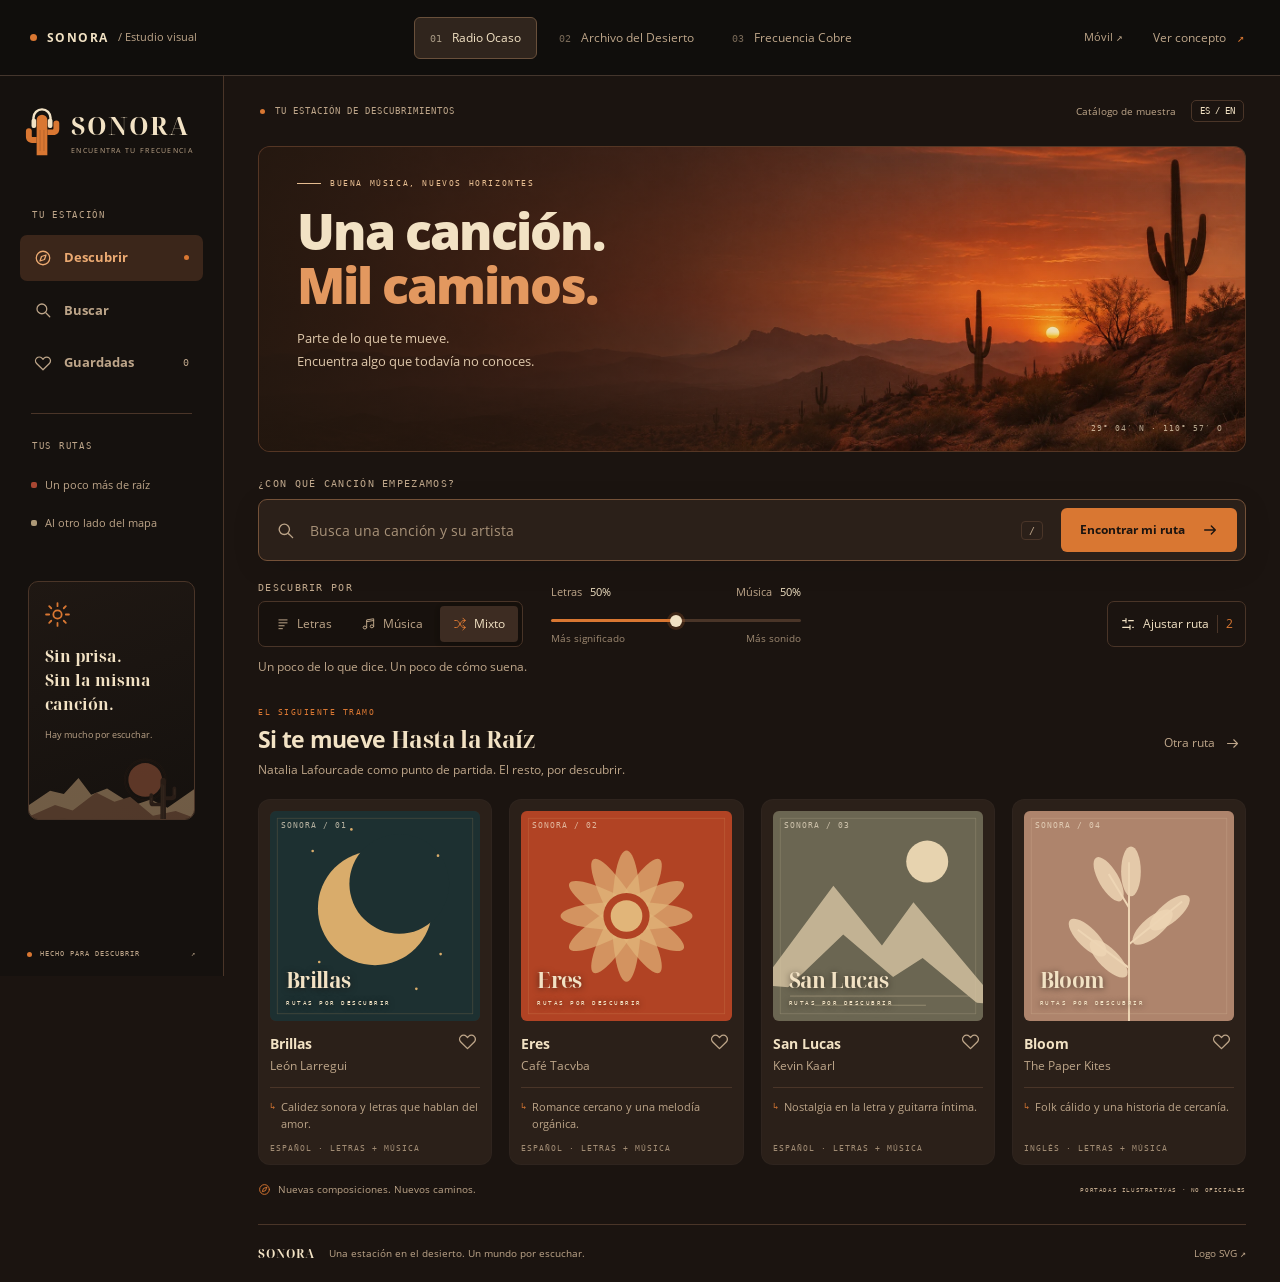
==== apps/web/public/index.html @ f3944308 "SONORA: corpus lyrics_full_v1, anotación spaCy completa, E1 y E2 en curso - Ingesta, limpieza, idiom" ====
<!doctype html>
<html lang="es">
<!--
           .-=======-.
          /  .---.   \
         |  /     \  |
         | [|     |] |
    _       |  .  |       _
   | |      |     |      | |
   | |______|     |      | |
   |________      |______| |
            |      ________|
            |     |          ¡AJÚA!
            |     |       SONORA suena por aquí.
         ___|_____|___
       ~~~~~~~~~~~~~~~~
-->
<head>
<meta charset="utf-8"><meta name="viewport" content="width=device-width,initial-scale=1">
<title>SONORA · Tres direcciones visuales</title>
<meta name="description" content="Tres rutas de diseño para una estación de descubrimiento musical en el desierto: Radio Ocaso, Archivo del Desierto y Frecuencia Cobre.">
<link rel="icon" type="image/svg+xml" href="assets/brand/cactus-sonora.svg">
<link rel="stylesheet" href="styles.css">
</head>
<body data-theme="ocaso">
<svg class="icon-library" xmlns="http://www.w3.org/2000/svg" aria-hidden="true"><defs>
<symbol id="i-search" viewBox="0 0 24 24"><circle cx="10.5" cy="10.5" r="6.5"/><path d="m16 16 5 5"/></symbol>
<symbol id="i-compass" viewBox="0 0 24 24"><circle cx="12" cy="12" r="9"/><path d="m16 8-2 6-6 2 2-6 6-2Z"/></symbol>
<symbol id="i-heart" viewBox="0 0 24 24"><path d="M20.5 5.5a5 5 0 0 0-7.1 0L12 7l-1.4-1.5a5 5 0 0 0-7.1 7.1L12 21l8.5-8.4a5 5 0 0 0 0-7.1Z"/></symbol>
<symbol id="i-arrow" viewBox="0 0 24 24"><path d="M4 12h16m-6-6 6 6-6 6"/></symbol>
<symbol id="i-sliders" viewBox="0 0 24 24"><path d="M4 7h5m4 0h7M4 17h11m4 0h1M9 4v6m6 4v6"/></symbol>
<symbol id="i-lyrics" viewBox="0 0 24 24"><path d="M5 5h14M5 10h14M5 15h9M5 20h6"/></symbol>
<symbol id="i-music" viewBox="0 0 24 24"><path d="M8 17V5l12-2v12M8 8l12-2"/><ellipse cx="5" cy="18" rx="3" ry="2.5"/><ellipse cx="17" cy="16" rx="3" ry="2.5"/></symbol>
<symbol id="i-mix" viewBox="0 0 24 24"><path d="M3 6h3c5 0 7 12 12 12h3m-4-4 4 4-4 4M3 18h3c5 0 7-12 12-12h3m-4-4 4 4-4 4"/></symbol>
<symbol id="i-sun" viewBox="0 0 24 24"><circle cx="12" cy="12" r="4"/><path d="M12 1v3m0 16v3M1 12h3m16 0h3M4 4l2 2m12 12 2 2M4 20l2-2M18 6l2-2"/></symbol>
<symbol id="i-close" viewBox="0 0 24 24"><path d="m6 6 12 12M6 18 18 6"/></symbol>
<symbol id="i-check" viewBox="0 0 24 24"><path d="m5 12 4 4 10-10"/></symbol>
</defs></svg>
<header class="studio-bar">
 <a class="studio-id" href="?direccion=ocaso"><span class="studio-dot"></span> SONORA <span>/ Estudio visual</span></a>
 <nav class="directions" aria-label="Direcciones visuales">
  <button data-direction="ocaso" aria-pressed="true"><span>01</span> Radio Ocaso</button>
  <button data-direction="archivo" aria-pressed="false"><span>02</span> Archivo del Desierto</button>
  <button data-direction="cobre" aria-pressed="false"><span>03</span> Frecuencia Cobre</button>
 </nav>
 <a class="mobile-link" href="mobile.html">Móvil ↗</a><button class="brief-toggle" aria-expanded="false" aria-controls="design-brief">Ver concepto <span>↗</span></button>
</header>
<section id="design-brief" class="design-brief" hidden>
 <div><span class="overline">DIRECCIÓN VISUAL <b id="brief-number">01</b></span><h2 id="brief-title">Radio Ocaso</h2><p id="brief-copy"></p></div>
 <div><h3>Tipografías</h3><p id="brief-type"></p><h3>Color y textura</h3><p id="brief-texture"></p><div id="swatches" class="swatches"></div></div>
 <p class="brief-footnote">Las tres propuestas comparten contenido y controles. Las recomendaciones son ejemplos editoriales y las portadas son ilustraciones propias de muestra. Esta maqueta aún no está conectada al recomendador.</p>
</section>
<div class="app-shell">
<aside class="sidebar">
 <a class="brand" href="?direccion=ocaso" aria-label="SONORA, inicio"><img id="brand-mark" src="assets/brand/cactus-sonora.svg" alt="Cactus con audífonos"><span>SONORA<small>ENCUENTRA TU FRECUENCIA</small></span></a>
 <div class="nav-caption">TU ESTACIÓN</div>
 <nav class="app-nav" aria-label="Navegación principal">
  <button class="nav-link active" data-page="discover" aria-label="Descubrir"><svg><use href="#i-compass"/></svg><span>Descubrir</span><i></i></button>
  <button class="nav-link" data-page="search" aria-label="Buscar"><svg><use href="#i-search"/></svg><span>Buscar</span></button>
  <button class="nav-link" data-page="saved" aria-label="Guardadas"><svg><use href="#i-heart"/></svg><span>Guardadas</span><small id="saved-count">0</small></button>
 </nav>
 <div class="sidebar-rule"></div>
 <div class="nav-caption">TUS RUTAS</div>
 <button class="route-link" data-query="Hasta la Raíz"><span class="route-dot"></span> Un poco más de raíz <svg><use href="#i-arrow"/></svg></button>
 <button class="route-link" data-query="Bloom"><span class="route-dot pale"></span> Al otro lado del mapa <svg><use href="#i-arrow"/></svg></button>
 <div class="station-card"><svg><use href="#i-sun"/></svg><p>Sin prisa.<br>Sin la misma canción.</p><span>Hay mucho por escuchar.</span><div class="tiny-landscape"></div></div>
 <div class="sidebar-bottom"><span class="live-dot"></span> HECHO PARA DESCUBRIR <span>↗</span></div>
</aside>
<main>
 <header class="app-topbar"><div><span class="live-dot"></span> TU ESTACIÓN DE DESCUBRIMIENTOS</div><span class="catalog-label">Catálogo de muestra <span>ES / EN</span></span></header>
 <section class="hero">
  <div class="hero-image" aria-hidden="true"></div>
  <div class="hero-text"><div class="hero-eyebrow"><span></span> BUENA MÚSICA, NUEVOS HORIZONTES</div><h1>Una canción.<br><em>Mil caminos.</em></h1><p>Parte de lo que te mueve.<br>Encuentra algo que todavía no conoces.</p></div>
  <div class="hero-stamp" aria-hidden="true">EST. <b>SONORA</b> 2026 <span>EXPLORACIÓN MUSICAL</span></div>
  <span class="hero-coordinate" aria-hidden="true">29° 04′ N · 110° 57′ O</span>
 </section>
 <section class="discovery-console" aria-label="Configurar tu descubrimiento">
  <form id="search-form" autocomplete="off">
   <label for="song-search" class="search-label">¿CON QUÉ CANCIÓN EMPEZAMOS?</label>
   <div class="search-field"><svg><use href="#i-search"/></svg><input id="song-search" type="search" placeholder="Busca una canción y su artista" aria-controls="search-results" aria-expanded="false"><span class="search-shortcut" aria-hidden="true">/</span><button class="primary-button" type="submit">Encontrar mi ruta <svg><use href="#i-arrow"/></svg></button></div>
   <div id="search-results" class="search-results" hidden></div>
  </form>
  <div class="controls-row">
   <div class="mode-block"><span class="field-caption">DESCUBRIR POR</span><div class="mode-tabs" role="group" aria-label="Modo de recomendación"><button data-mode="lyrics" aria-pressed="false"><svg><use href="#i-lyrics"/></svg>Letras</button><button data-mode="music" aria-pressed="false"><svg><use href="#i-music"/></svg>Música</button><button data-mode="mixed" class="selected" aria-pressed="true"><svg><use href="#i-mix"/></svg>Mixto</button></div></div>
   <div class="mix-block" id="mix-block"><label for="mix-range"><span>Letras <b id="lyrics-percent">50%</b></span><span>Música <b id="music-percent">50%</b></span></label><input id="mix-range" type="range" min="0" max="100" step="5" value="50" aria-label="Peso de la música en el modo mixto"><div class="range-endpoints"><span>Más significado</span><span>Más sonido</span></div></div>
   <button id="filter-toggle" class="filter-button" aria-expanded="false" aria-controls="filters"><svg><use href="#i-sliders"/></svg>Ajustar ruta<span id="filter-count">2</span></button>
  </div>
  <p id="mode-explanation" class="mode-explanation">Un poco de lo que dice. Un poco de cómo suena.</p>
  <div id="filters" class="filters" hidden>
   <div class="explore-filter"><label for="exploration">Ganas de explorar <b id="explore-value">Equilibrado</b></label><input id="exploration" type="range" min="0" max="100" step="10" value="50"><span>De caminos familiares a nuevos territorios.</span></div>
   <label class="check-control"><input id="limit-artists" type="checkbox" checked><span>Máximo una canción por artista</span></label>
   <label class="check-control"><input id="exclude-covers" type="checkbox" checked><span>Excluir covers</span></label>
   <label class="language-filter">Idioma<select id="language"><option value="all">Español e inglés</option><option value="es">Español</option><option value="en">Inglés</option></select></label>
  </div>
 </section>
 <section class="recommendations" aria-labelledby="recommendation-title">
  <div class="section-header"><div><div class="section-eyebrow" id="section-eyebrow">EL SIGUIENTE TRAMO</div><h2 id="recommendation-title">Si te mueve <span>Hasta la Raíz</span></h2><p id="recommendation-subtitle">Natalia Lafourcade como punto de partida. El resto, por descubrir.</p></div><button id="refresh-route" class="text-button">Otra ruta <svg><use href="#i-arrow"/></svg></button></div>
  <div id="song-grid" class="song-grid"></div>
  <div class="empty-state" id="empty-state" hidden><img src="assets/brand/cactus-sonora.svg" alt=""><h3 id="empty-title">Tu mapa empieza aquí</h3><p id="empty-copy">Guarda una canción con el corazón para volver a encontrarla.</p><button class="secondary-button" id="back-discover">Seguir descubriendo</button></div>
  <div class="section-footer"><span><svg><use href="#i-compass"/></svg> Nuevas composiciones. Nuevos caminos.</span><span>PORTADAS ILUSTRATIVAS · NO OFICIALES</span></div>
 </section>
 <footer class="app-footer"><span>SONORA</span> Una estación en el desierto. Un mundo por escuchar.<a href="assets/brand/cactus-sonora.svg" id="download-logo" download>Logo SVG ↗</a></footer>
</main>
</div>
<div class="toast" id="toast" role="status" hidden></div>
<dialog id="song-dialog"><button class="dialog-close" aria-label="Cerrar detalle"><svg><use href="#i-close"/></svg></button><div id="dialog-content"></div></dialog>
<script src="app.js"></script>
</body></html>
---- apps/web/public/styles.css ----
@font-face{font-family:Open;src:url('assets/fonts/open-sans.woff')}@font-face{font-family:Open;src:url('assets/fonts/open-sans-bold.woff');font-weight:700}@font-face{font-family:Open;src:url('assets/fonts/open-sans-extrabold.woff');font-weight:800}@font-face{font-family:Display;src:url('assets/fonts/noto-display.woff');font-weight:700}@font-face{font-family:Mono;src:url('assets/fonts/mono.woff')}
:root{color-scheme:dark;--bg:#1b1410;--sidebar:#15110e;--panel:#2b2019;--elevated:#3d2c22;--text:#f2e2c4;--muted:#bda589;--accent:#d97732;--accent-ink:#1b1410;--line:#4a3528;--red:#a94732;--radius:12px;--heading:Open;--display:Display;--mono:Mono}
*{box-sizing:border-box}body{margin:0;background:var(--bg);color:var(--text);font-family:Open,Arial,sans-serif;font-size:14px;line-height:1.5}button,input,select{font:inherit}button,a,input,select{-webkit-tap-highlight-color:transparent}button{cursor:pointer}button,a{transition:background .18s,color .18s,border-color .18s,transform .18s}button{color:inherit}button:focus-visible,a:focus-visible,input:focus-visible,select:focus-visible{outline:2px solid var(--accent);outline-offset:4px}a{color:inherit;text-decoration:none}svg{width:20px;height:20px;fill:none;stroke:currentColor;stroke-width:1.7;stroke-linecap:round;stroke-linejoin:round;flex:none}.icon-library{position:absolute;width:0;height:0;overflow:hidden}[hidden]{display:none!important}button{border:0}button:disabled{opacity:.55;cursor:wait}.studio-bar{min-height:76px;background:#100e0c;color:#f2e2c4;display:flex;align-items:center;gap:24px;padding:14px 30px;border-bottom:1px solid #44362d;position:relative;z-index:10}.studio-id{font-size:12px;font-weight:700;letter-spacing:1.4px;white-space:nowrap;display:flex;align-items:center;gap:10px}.studio-id>span:last-child{font-weight:400;letter-spacing:0;color:#bda589;font-size:11px}.studio-dot{height:7px;width:7px;background:#d97732;display:block;border-radius:50%}.directions{display:flex;gap:6px;margin:auto}.directions button{background:transparent;border:1px solid transparent;border-radius:6px;font-size:11px;white-space:nowrap;padding:11px 15px;color:#bda589}.directions button span{opacity:.6;margin-right:7px;font-family:Mono;font-size:10px}.directions button[aria-pressed=true]{background:#30251d;color:#f2e2c4;border-color:#69503b}.directions button:hover{background:#30251d}.brief-toggle{background:none;color:#bda589;font-size:11px;white-space:nowrap}.brief-toggle span{margin-left:8px;color:#d97732}.design-brief{background:#231b16;padding:28px 5%;display:grid;grid-template-columns:1fr 1fr;gap:15px 60px;border-bottom:1px solid #60412c;color:#f2e2c4}.design-brief .overline{font:10px Mono;color:#d97732;letter-spacing:2px}.design-brief h2{margin:7px 0;font:700 30px Display}.design-brief h3{font-size:11px;margin:0 0 5px;color:#d97732}.design-brief p{font-size:12px;color:#c6b49b;max-width:610px;margin:0 0 14px}.design-brief .brief-footnote{grid-column:1/-1;margin:5px 0 0;font-size:10px;max-width:none;border-top:1px solid #4a3528;padding-top:14px}.swatches{display:flex;gap:12px}.swatch{display:flex;align-items:center;gap:6px;font:9px Mono;color:#c6b49b}.swatch i{height:16px;width:16px;border-radius:50%;border:1px solid #745542}.app-shell{display:grid;grid-template-columns:224px minmax(0,1fr);min-height:calc(100vh - 76px);max-width:1800px;margin:auto}.sidebar{background:var(--sidebar);border-right:1px solid var(--line);padding:28px 20px 18px;display:flex;flex-direction:column;position:sticky;top:0;height:calc(100vh - 0px);max-height:1120px}.brand{display:flex;align-items:center;gap:7px;margin:0 0 48px}.brand img{width:45px;height:46px;object-fit:contain}.brand>span{font:700 25px Display;letter-spacing:1px;line-height:1.15}.brand small{display:block;font:7px Open;letter-spacing:1.3px;margin-top:6px;white-space:nowrap;color:var(--muted)}.nav-caption{font:9px Mono;color:var(--muted);letter-spacing:1.7px;margin:0 12px 15px}.app-nav{display:grid;gap:7px}.nav-link{display:flex;align-items:center;gap:12px;padding:13px 14px;text-align:left;background:none;border-radius:7px;color:var(--muted);font-size:12px;font-weight:700}.nav-link svg{width:18px;height:18px}.nav-link:hover{background:var(--panel);color:var(--text)}.nav-link.active{background:#3b261a;color:#ecaa72}.nav-link i{width:5px;height:5px;background:var(--accent);border-radius:100%;margin-left:auto}.nav-link small{font:10px Mono;margin-left:auto}.sidebar-rule{height:1px;background:var(--line);margin:27px 11px}.route-link{display:flex;align-items:center;gap:8px;background:none;text-align:left;font-size:10px;color:var(--muted);padding:11px}.route-link:hover{color:var(--text)}.route-link svg{width:13px;height:13px;margin-left:auto;opacity:0}.route-link:hover svg{opacity:1}.route-dot{width:6px;height:6px;background:var(--red);border-radius:2px}.route-dot.pale{background:#ad9977}.station-card{border:1px solid var(--line);border-radius:10px;margin:38px 8px 28px;padding:20px 16px 0;overflow:hidden;background:linear-gradient(160deg,#3d2c2240,transparent)}.station-card>svg{color:var(--accent);width:25px;height:25px}.station-card p{font:700 16px Display;line-height:1.5;margin:12px 0 6px}.station-card>span{font-size:9px;color:var(--muted)}.tiny-landscape{height:66px;background:url('assets/illustrations/desierto-grabado.svg') center 15%/cover;opacity:.5;margin:10px -16px 0;filter:sepia(.3)}.sidebar-bottom{font:7px Mono;letter-spacing:1px;color:var(--muted);display:flex;gap:8px;align-items:center;margin:auto 7px 0}.sidebar-bottom>span:last-child{margin-left:auto}.live-dot{height:5px;width:5px;display:inline-block;border-radius:50%;background:var(--accent);flex:none}.app-topbar{display:flex;justify-content:space-between;align-items:center;height:70px;font:9px Mono;letter-spacing:1px;color:var(--muted);padding:0 38px}.app-topbar>div{display:flex;gap:10px;align-items:center}.catalog-label{font:9px Open;letter-spacing:0;display:flex;align-items:center;gap:15px}.catalog-label>span{font:9px Mono;border:1px solid var(--line);border-radius:5px;padding:5px 8px;color:var(--text)}main{padding:0 34px;min-width:0}.app-topbar{padding:0 2px}.hero{position:relative;min-height:306px;overflow:hidden;border-radius:var(--radius);border:1px solid #79523850;background:#442a1c;isolation:isolate}.hero-image{position:absolute;inset:0;z-index:-1;background:linear-gradient(90deg,#22170fe8 0%,#2c1a1190 42%,#2c1a1110 72%),url('assets/illustrations/desierto-ocaso.webp') 60% 53%/cover}.hero-text{padding:32px 38px 37px;position:relative;z-index:1}.hero-eyebrow{font:8px Mono;letter-spacing:1.6px;color:#e5bc90;display:flex;align-items:center;gap:9px}.hero-eyebrow>span{height:1px;width:24px;background:currentColor}.hero h1{font-family:var(--heading);font-size:50px;line-height:1.07;letter-spacing:-2px;font-weight:800;margin:17px 0 15px;color:#f2e2c4}.hero h1 em{font-style:normal;color:#e3985f}.hero p{font-size:11px;line-height:1.8;color:#dfc8ab;margin:0}.hero-stamp{display:none}.hero-coordinate{position:absolute;right:22px;bottom:18px;font:8px Mono;letter-spacing:1px;color:#f2e2c4;opacity:.7}.discovery-console{position:relative;margin:26px 0 32px}.search-label,.field-caption{font:8px Mono;letter-spacing:1.3px;color:var(--muted);display:block;margin-bottom:10px}.search-field{display:flex;align-items:center;gap:13px;border:1px solid #745138;background:var(--panel);padding:8px 8px 8px 17px;border-radius:9px;min-height:58px;box-shadow:0 6px 28px #0e09061a}.search-field>svg{color:var(--muted);width:19px;height:19px}.search-field input{min-width:0;flex:1;background:none;border:0;outline:0!important;color:var(--text);font-size:12px}.search-field:focus-within{outline:2px solid var(--accent);outline-offset:2px}.search-field input::placeholder{color:var(--muted);opacity:.85}.search-shortcut{border:1px solid var(--line);color:var(--muted);font:10px Mono;padding:3px 7px;border-radius:4px;margin-right:5px}.primary-button{display:inline-flex;align-items:center;justify-content:center;gap:17px;background:var(--accent);color:var(--accent-ink);border:1px solid transparent;padding:12px 18px;border-radius:6px;font-size:11px;font-weight:700;white-space:nowrap;min-height:40px}.primary-button:hover{filter:brightness(1.1);transform:translateY(-1px)}.primary-button svg{width:16px;height:16px;stroke-width:2}.controls-row{display:flex;align-items:flex-end;gap:28px;margin-top:21px}.mode-tabs{display:flex;gap:4px;padding:4px;border-radius:7px;background:#130e0b70;border:1px solid var(--line)}.mode-tabs button{display:flex;align-items:center;justify-content:center;gap:7px;font-size:10px;background:none;padding:8px 13px;border-radius:4px;color:var(--muted)}.mode-tabs button:hover{color:var(--text)}.mode-tabs button svg{height:14px;width:14px}.mode-tabs button.selected{color:var(--text);background:var(--elevated);box-shadow:0 2px 6px #0003}.mode-tabs button.selected svg{color:var(--accent)}.field-caption{margin-bottom:8px}.mix-block{width:240px;padding-bottom:1px}.mix-block label{display:flex;justify-content:space-between;font-size:9px;color:var(--muted);margin-bottom:6px}.mix-block label b{font-size:10px;font-weight:400;color:var(--text);margin-left:5px}.range-endpoints{display:flex;justify-content:space-between;font-size:8px;color:var(--muted);opacity:.8}input[type=range]{appearance:none;-webkit-appearance:none;width:100%;height:3px;background:linear-gradient(to right,var(--accent) 50%,var(--line) 50%);cursor:pointer;margin:8px 0 9px;border-radius:3px}input[type=range]::-webkit-slider-thumb{appearance:none;width:12px;height:12px;background:var(--text);border-radius:50%;box-shadow:0 0 0 3px #d9773230}input[type=range]::-moz-range-thumb{width:12px;height:12px;background:var(--text);border:0;border-radius:50%}.filter-button{display:flex;align-items:center;justify-content:center;gap:7px;background:transparent;border:1px solid var(--line);border-radius:7px;padding:10px 12px;font-size:10px;white-space:nowrap;margin-left:auto;min-height:42px}.filter-button:hover{background:var(--panel)}.filter-button svg{width:16px;height:16px}.filter-button>span{color:var(--accent);border-left:1px solid var(--line);padding-left:8px;margin-left:1px}.mode-explanation{font-size:10px;color:var(--muted);margin:11px 0 0}.filters{border:1px solid var(--line);padding:20px;background:var(--panel);border-radius:8px;margin-top:18px;display:grid;grid-template-columns:1.2fr 1fr 1fr;gap:15px;align-items:center;font-size:10px}.explore-filter{grid-row:span 2}.explore-filter label{display:flex;justify-content:space-between;gap:12px}.explore-filter label b{color:var(--accent);font-weight:400}.explore-filter>span{font-size:8px;color:var(--muted)}.check-control{display:flex;align-items:center;gap:8px}.check-control input{accent-color:var(--accent);width:16px;height:16px}.language-filter{display:flex;align-items:center;gap:10px}.language-filter select{background:var(--bg);border:1px solid var(--line);border-radius:4px;color:var(--text);padding:7px;font-size:10px}.search-results{position:absolute;top:90px;left:0;right:0;border:1px solid var(--line);z-index:8;border-radius:8px;background:var(--panel);box-shadow:0 12px 50px #0008;padding:6px}.search-results button{display:flex;align-items:center;gap:12px;background:none;text-align:left;width:100%;padding:10px;border-radius:5px;color:var(--text)}.search-results button:hover{background:var(--elevated)}.search-results button img{height:38px;width:38px;border-radius:4px}.search-results button b{display:block;font-size:12px}.search-results button small{color:var(--muted);font-size:10px}.search-results button svg{margin-left:auto}.search-results p{padding:10px;font-size:11px;color:var(--muted)}.section-header{display:flex;justify-content:space-between;align-items:center;margin-bottom:20px;gap:20px}.section-eyebrow{font:8px Mono;letter-spacing:1.5px;color:var(--accent);margin-bottom:8px}.section-header h2{font-size:23px;line-height:1.3;letter-spacing:-.7px;margin:0 0 6px}.section-header h2 span{font-family:Display;font-weight:700;letter-spacing:-.4px}.section-header p{font-size:10px;color:var(--muted);margin:0}.text-button{background:none;display:flex;align-items:center;gap:10px;font-size:10px;color:var(--muted);white-space:nowrap}.text-button:hover{color:var(--accent)}.text-button svg{width:15px;height:15px}.song-grid{display:grid;grid-template-columns:repeat(4,minmax(0,1fr));gap:17px}.song-card{background:var(--panel);border:1px solid #ffffff05;padding:11px;border-radius:var(--radius);position:relative;transition:transform .2s,border-color .2s,background .2s;min-width:0}.song-card:hover{border-color:#916744;background:var(--elevated);transform:translateY(-3px)}.cover-wrap{aspect-ratio:1;position:relative;overflow:hidden;border-radius:6px;background:var(--elevated);margin-bottom:13px}.cover-wrap img{width:100%;height:100%;object-fit:cover;display:block;transition:transform .35s}.song-card:hover .cover-wrap img{transform:scale(1.025)}.cover-corner{position:absolute;left:11px;top:10px;font:8px Mono;letter-spacing:1px;color:#f4e6ce;opacity:.7}.cover-label{position:absolute;bottom:15px;left:16px;right:12px;font:700 21px Display;line-height:1.1;color:#f2e2c4;text-shadow:0 1px 6px #1b1410aa;letter-spacing:-.7px}.cover-label small{display:block;font:6px Mono;letter-spacing:1.5px;margin-top:7px}.song-link{font-size:13px;font-weight:700;line-height:1.4;display:block;margin-right:25px;background:none;padding:0;text-align:left}.song-link:after{content:'';position:absolute;inset:0;z-index:1}.song-artist{color:var(--muted);font-size:10px;margin:3px 20px 12px 0}.save-song{position:absolute;right:10px;top:auto;margin-top:0;background:transparent;padding:4px;color:var(--muted);z-index:2;border-radius:50%;transform:translateY(-52px)}.save-song svg{height:17px;width:17px;display:block}.save-song:hover{color:var(--accent)}.save-song[aria-pressed=true]{color:var(--accent)}.save-song[aria-pressed=true] svg{fill:var(--accent)}.song-reason{border-top:1px solid var(--line);margin:0;padding-top:10px;font-size:9px;color:var(--muted);line-height:1.6;min-height:41px;display:flex;align-items:flex-start;gap:6px}.song-reason>span{font-size:9px;color:var(--accent);line-height:1.7}.song-language{font:7px Mono;color:var(--muted);margin-top:9px;opacity:.8;letter-spacing:1px}.section-footer{display:flex;justify-content:space-between;gap:10px;align-items:center;margin:17px 0 27px;color:var(--muted);font-size:8px}.section-footer>span:first-child{display:flex;gap:7px;align-items:center}.section-footer svg{width:13px;height:13px;color:var(--accent)}.section-footer>span:last-child{font:6px Mono;letter-spacing:.6px}.app-footer{border-top:1px solid var(--line);padding:20px 0;color:var(--muted);font-size:8px;display:flex;align-items:center;gap:14px}.app-footer>span{font:700 12px Display;letter-spacing:1px;color:var(--text)}.app-footer a{margin-left:auto}.empty-state{text-align:center;padding:40px 20px;border:1px dashed var(--line);border-radius:8px}.empty-state img{width:55px;height:55px}.empty-state h3{font-family:Display;font-size:24px;margin:10px 0}.empty-state p{color:var(--muted);font-size:12px}.secondary-button{background:var(--elevated);padding:10px 15px;font-size:11px;border:1px solid var(--line);border-radius:6px}.toast{position:fixed;left:50%;bottom:25px;transform:translateX(-50%);max-width:90%;padding:13px 22px;background:var(--text);color:var(--bg);font-size:12px;border:1px solid var(--line);border-radius:8px;box-shadow:0 8px 50px #0006;z-index:30}dialog{background:var(--panel);color:var(--text);border:1px solid var(--line);border-radius:16px;max-width:440px;width:calc(100% - 32px);padding:30px}dialog::backdrop{background:#100b08b3;backdrop-filter:blur(5px)}.dialog-close{position:absolute;right:12px;top:12px;background:var(--elevated);padding:6px;border-radius:50%;display:flex}.dialog-close svg{width:17px;height:17px}.dialog-cover{width:160px;height:160px;border-radius:8px;margin-bottom:18px}.dialog-kicker{font:9px Mono;color:var(--accent);letter-spacing:1px}.dialog-title{font:700 30px Display;margin:8px 0 3px}.dialog-artist{font-size:12px;color:var(--muted);margin:0 0 22px}.dialog-reason{border-top:1px solid var(--line);padding-top:18px;font-size:12px;line-height:1.8}.dialog-reason b{display:block;margin-bottom:5px}.dialog-note{font-size:9px;color:var(--muted);margin-bottom:22px}.route-loading .song-card{opacity:.35;pointer-events:none}.route-loading .cover-wrap{animation:pulse .6s infinite alternate}@keyframes pulse{from{opacity:.3}to{opacity:1}}
/* 02 — ARCHIVO DEL DESIERTO: editorial paper, relief print, square rules. */
body[data-theme=archivo]{--bg:#261b15;--sidebar:#1b1410;--panel:#e8d6b5;--elevated:#dfc49f;--text:#f2e2c4;--muted:#c3ab8d;--accent:#d58a59;--accent-ink:#24170f;--line:#604733;--radius:0px;--heading:Display}.archivo-unused{display:none}body[data-theme=archivo] .brand>span{font-size:24px;letter-spacing:.8px}body[data-theme=archivo] .nav-link{border-radius:0}body[data-theme=archivo] .nav-link.active{background:#33251c;border-left:2px solid var(--accent);color:#edc39b}body[data-theme=archivo] .station-card{border-radius:0}body[data-theme=archivo] .hero{background:#e8d6b5;border:5px double #8c6449;min-height:306px;overflow:hidden}body[data-theme=archivo] .hero:after{content:'';position:absolute;inset:0;background:url('assets/textures/papel.svg');opacity:.65;pointer-events:none;z-index:3}body[data-theme=archivo] .hero-image{background:url('assets/illustrations/desierto-grabado.svg') right center/auto 100% no-repeat;opacity:1;left:32%}body[data-theme=archivo] .hero-text{padding:25px 30px 30px}body[data-theme=archivo] .hero-eyebrow{color:#713e2a;font-size:7px;letter-spacing:1.5px}body[data-theme=archivo] .hero h1{font-family:Display;font-size:52px;line-height:1.04;letter-spacing:-2.6px;color:#382318;margin:17px 0 16px}body[data-theme=archivo] .hero h1 em{color:#a94732}body[data-theme=archivo] .hero p{color:#61442f;font-size:10px;font-weight:700}body[data-theme=archivo] .hero-coordinate{color:#4e2f20;font-size:7px}body[data-theme=archivo] .hero-stamp{display:block;position:absolute;right:21px;top:19px;border-top:1px solid #75432d;border-bottom:1px solid #75432d;color:#75432d;text-align:center;font:7px Mono;letter-spacing:2px;padding:5px 0}body[data-theme=archivo] .hero-stamp b{font:700 12px Display;letter-spacing:1px}body[data-theme=archivo] .hero-stamp span{display:block;font:5px Mono;margin-top:3px}body[data-theme=archivo] .discovery-console{border-top:1px solid var(--line);border-bottom:1px solid var(--line);padding:18px 0;margin:21px 0 25px}body[data-theme=archivo] .search-field{border-radius:0;background:#211711;box-shadow:none;border-color:#8e6748}body[data-theme=archivo] .search-field input{color:#f2e2c4}body[data-theme=archivo] .primary-button{border-radius:0;background:#b95035;color:#ffead3}body[data-theme=archivo] .controls-row{margin-top:18px}body[data-theme=archivo] .mode-tabs{border-radius:0;background:none;padding:0;border:1px solid #8d6748;gap:0}body[data-theme=archivo] .mode-tabs button{border-radius:0;padding:11px 15px}body[data-theme=archivo] .mode-tabs button.selected{background:#e8d6b5;color:#3b2418;box-shadow:none}body[data-theme=archivo] .mode-tabs button.selected svg{color:#a94732}body[data-theme=archivo] .filter-button{border-radius:0}body[data-theme=archivo] .search-results,body[data-theme=archivo] .filters{--text:#382318;--muted:#634a35;--bg:#e8d6b5;--line:#b89a73;--accent:#a94732}body[data-theme=archivo] .section-header h2{font-family:Display;font-size:25px}body[data-theme=archivo] .section-header h2 span{color:#e9b386}body[data-theme=archivo] .song-card{padding:9px;background:var(--panel);border:1px solid #e8d6b5;color:#382318}body[data-theme=archivo] .song-card:hover{background:#f0e0c4;border-color:#d97732}body[data-theme=archivo] .cover-wrap{border-radius:0;margin-bottom:10px;filter:sepia(.32)}body[data-theme=archivo] .song-artist,body[data-theme=archivo] .song-reason,body[data-theme=archivo] .song-language{color:#70533c}body[data-theme=archivo] .song-reason{border-color:#bda17b}body[data-theme=archivo] .song-reason>span{color:#a94732}body[data-theme=archivo] .save-song{color:#70533c}body[data-theme=archivo] .save-song[aria-pressed=true]{color:#a94732}body[data-theme=archivo] .save-song[aria-pressed=true] svg{fill:#a94732}body[data-theme=archivo] .section-eyebrow:before{content:'✦';padding-right:8px}body[data-theme=archivo] dialog{--text:#382318;--muted:#70533c;--line:#bda17b;--accent:#a94732}body[data-theme=archivo] .dialog-close{background:#dbc3a0}
/* 03 — FRECUENCIA COBRE: analog precision, topographic lines, quiet geometry. */
body[data-theme=cobre]{--bg:#191513;--sidebar:#171412;--panel:#25201d;--elevated:#3a2b24;--text:#f0e3ce;--muted:#b9a99a;--accent:#db8a58;--accent-ink:#211710;--line:#46362d;--red:#ab4d3a;--radius:6px}body[data-theme=cobre] .sidebar{background:linear-gradient(180deg,#1d1815,#171412)}body[data-theme=cobre] .brand>span{font-family:Open;font-size:23px;font-weight:800;letter-spacing:2.2px}body[data-theme=cobre] .brand small{font-family:Mono;font-size:6px;letter-spacing:.8px}body[data-theme=cobre] .nav-link.active{background:none;color:var(--accent);border:1px solid var(--line)}body[data-theme=cobre] .station-card{background:transparent;border-radius:4px}body[data-theme=cobre] .station-card p{font-family:Open;font-weight:400;font-size:15px}body[data-theme=cobre] .tiny-landscape{background-image:url('assets/illustrations/frecuencia-topografica.svg');height:70px;opacity:.9}body[data-theme=cobre] .hero{min-height:306px;background:#231a16;border:1px solid #73503b66}body[data-theme=cobre] .hero-image{background:url('assets/illustrations/frecuencia-topografica.svg') right center/auto 100% no-repeat;left:23%}body[data-theme=cobre] .hero-text{padding:33px 38px}body[data-theme=cobre] .hero h1{font-size:47px;font-weight:400;line-height:1.12;letter-spacing:-2.4px;margin:17px 0}body[data-theme=cobre] .hero h1 em{color:var(--accent);font-weight:700}body[data-theme=cobre] .hero p{color:#c1aa96}body[data-theme=cobre] .hero-eyebrow{font-size:7px;letter-spacing:1.5px;color:#bba08b}body[data-theme=cobre] .hero-eyebrow>span{width:7px;height:7px;border:1px solid var(--accent);background:none;border-radius:50%}body[data-theme=cobre] .hero-coordinate{font-size:7px}body[data-theme=cobre] .search-field{border-radius:4px;background:#201b17;border-color:#80604977}body[data-theme=cobre] .primary-button{border-radius:3px;background:#b96b42;color:#fff3df}body[data-theme=cobre] .mode-tabs{background:transparent;border-radius:4px;border-color:#80604977}body[data-theme=cobre] .mode-tabs button.selected{background:#423025;color:#f0d2b3;border:1px solid #94633f;padding:7px 12px;box-shadow:none}body[data-theme=cobre] .filter-button{border-radius:4px}body[data-theme=cobre] .section-header h2{font-weight:400;font-size:24px;letter-spacing:-.9px}body[data-theme=cobre] .section-header h2 span{font-family:Open;font-weight:700}body[data-theme=cobre] .section-eyebrow{display:flex;align-items:center;gap:10px;font-size:7px;letter-spacing:2px}body[data-theme=cobre] .section-eyebrow:before{content:'';width:22px;height:1px;background:var(--accent)}body[data-theme=cobre] .song-grid{gap:20px}body[data-theme=cobre] .song-card{padding:0 0 13px;background:transparent;border:0;border-bottom:1px solid var(--line);border-radius:0}body[data-theme=cobre] .song-card:hover{background:transparent}body[data-theme=cobre] .cover-wrap{border-radius:3px;margin-bottom:14px;filter:saturate(.7)}body[data-theme=cobre] .song-link{font-size:12px}body[data-theme=cobre] .save-song{right:0}body[data-theme=cobre] .song-reason{border:0;padding-top:3px}body[data-theme=cobre] .song-language{font-size:6px;letter-spacing:1.7px}body[data-theme=cobre] .cover-corner{border:1px solid #f2e2c450;padding:2px 4px;font-size:7px}body[data-theme=cobre] .cover-label{font-family:Open;font-size:20px;font-weight:400;letter-spacing:-.8px}body[data-theme=cobre] .app-footer>span{font-family:Open;font-size:10px;letter-spacing:2px}
@media(min-width:1600px){main{padding:0 50px}.hero{min-height:350px}.hero h1{font-size:60px}.hero-text{padding:40px 48px}.song-grid{gap:24px}}
@media(max-width:1120px){.studio-id>span:last-child{display:none}.studio-bar{gap:10px;padding:14px 20px}.directions button{padding:10px;font-size:10px}.app-shell{grid-template-columns:196px minmax(0,1fr)}.sidebar{padding:28px 12px 18px}.brand>span{font-size:23px}.brand img{width:40px}.brand small{font-size:6px}.brand{gap:6px}.station-card{margin:28px 6px}.controls-row{gap:15px}.mode-tabs button{padding:8px 9px}.mix-block{width:200px}.filter-button{font-size:9px;padding:10px}.hero h1{font-size:46px}main{padding:0 27px}.song-grid{gap:12px}.song-card{padding:9px}.song-link{font-size:12px}.cover-label{font-size:19px}body[data-theme=archivo] .mode-tabs button{padding:11px 10px}body[data-theme=cobre] .mode-tabs button.selected{padding:7px 8px}.filters{grid-template-columns:1fr 1fr}.explore-filter{grid-row:span 2}.language-filter{grid-column:2}}
@media(max-width:900px){.studio-bar{flex-wrap:wrap;gap:9px;min-height:100px}.studio-id{font-size:11px}.directions{order:3;flex-basis:100%;justify-content:center}.directions button{flex:1;max-width:240px}.brief-toggle{margin-left:auto}.app-shell{grid-template-columns:165px minmax(0,1fr)}.sidebar{padding:26px 10px 18px}.brand{gap:3px;margin-bottom:40px}.brand img{width:32px}.brand>span{font-size:20px!important;letter-spacing:.7px!important}.brand small{font-size:5px!important;letter-spacing:.6px!important}.nav-link{padding:12px 10px;font-size:11px;gap:9px}.nav-caption{font-size:8px;margin-left:10px}.route-link{font-size:8px;gap:7px}.station-card{margin:28px 2px;padding:16px 12px 0}.station-card p{font-size:15px}.station-card>span{font-size:8px}.sidebar-bottom{font-size:6px;letter-spacing:.5px;margin-left:0;gap:5px}.app-topbar{height:57px;font-size:7px;letter-spacing:.5px}.catalog-label{font-size:8px;gap:10px}.catalog-label>span{font-size:7px}.hero,.hero[data-theme]{min-height:285px!important}.hero-text{padding:30px 26px!important}.hero h1{font-size:41px!important}.hero p{font-size:10px}.hero-eyebrow{font-size:6px!important;letter-spacing:1px!important}.controls-row{flex-wrap:wrap;gap:15px}.mode-block{flex:1}.mix-block{width:180px}.filter-button{margin-left:0;padding:9px 12px;min-height:36px}.song-grid{grid-template-columns:repeat(2,minmax(0,1fr));gap:16px}.song-card{padding:12px}.song-link{font-size:13px}.section-header h2{font-size:21px!important}.section-header p{font-size:9px}.section-footer>span:last-child{font-size:5px}.section-header{gap:10px}.cover-label{font-size:24px}.cover-wrap{margin-bottom:13px}body[data-theme=cobre] .hero-image{left:0;opacity:.6;background-position:calc(100% + 115px) center}body[data-theme=archivo] .hero-image{left:25%;opacity:.75}body[data-theme=archivo] .hero-stamp{display:none}.search-shortcut{display:none}.primary-button{padding:11px 12px;gap:10px;font-size:10px}.search-field{padding-left:13px;gap:9px}.search-field input{font-size:11px}.filters{font-size:9px;gap:18px;padding:16px}.design-brief{gap:18px 30px}}
@media(max-width:640px){.studio-bar{padding:12px 14px;min-height:105px}.studio-id{font-size:10px;letter-spacing:1px}.studio-id>span:last-child{display:block;font-size:9px}.directions{gap:3px}.directions button{padding:9px 6px;font-size:8px}.directions button span{display:block;font-size:8px;margin:0 0 3px}.brief-toggle{font-size:9px}.design-brief{grid-template-columns:1fr;padding:22px;gap:15px}.design-brief h2{font-size:27px}.design-brief p{font-size:11px}.swatches{flex-wrap:wrap;gap:8px}.design-brief .brief-footnote{grid-column:auto;font-size:9px}.app-shell{display:block}.sidebar{height:auto;max-height:none;position:relative;padding:15px 18px 0;border-right:0;border-bottom:1px solid var(--line);display:grid;grid-template-columns:1fr auto;align-items:center;gap:9px;background:var(--sidebar)}.brand{margin:0 0 11px;gap:5px;width:fit-content}.brand img{width:35px;height:40px}.brand>span{font-size:23px!important}.brand small{font-size:6px!important;letter-spacing:.8px!important}.sidebar>.nav-caption,.sidebar-rule,.route-link,.station-card,.sidebar-bottom{display:none}.app-nav{display:flex;gap:7px;align-self:start;margin-top:8px}.nav-link{padding:8px;border-radius:4px;gap:5px;font-size:9px}.nav-link svg{width:17px;height:17px}.nav-link i,.nav-link small{display:none}.nav-link span{display:none}.nav-link.active span{display:block}.app-topbar{height:48px;font-size:6px;letter-spacing:.5px}.catalog-label{font-size:7px;gap:7px}.catalog-label>span{font-size:6px;padding:4px}.app-topbar .live-dot{height:4px;width:4px}.app-topbar>div{gap:5px}main{padding:0 18px}.hero{min-height:279px!important;border-radius:7px}.hero-text{padding:29px 23px!important}.hero-image{background-position:70% 50%;background-image:linear-gradient(90deg,#21170fe8,#2c1a1180 50%,#2c1a1120),url('assets/illustrations/desierto-ocaso.webp')}.hero h1{font-size:39px!important;letter-spacing:-1.8px;margin:20px 0 18px}.hero-eyebrow{font-size:5.5px!important;letter-spacing:1px!important}.hero-eyebrow>span{width:18px}.hero p{font-size:10px;line-height:1.9}.hero-coordinate{font-size:5px;right:12px;bottom:11px}.discovery-console{margin:24px 0 26px}.search-label{font-size:7px;letter-spacing:1px}.search-field{padding:12px 13px;min-height:51px;flex-wrap:wrap;gap:10px;background:transparent;border-color:var(--line);border-radius:6px}.search-field>svg{width:17px;height:17px}.search-field input{width:calc(100% - 35px);font-size:11px;flex:auto}.search-field .primary-button{width:100%;margin-top:3px;justify-content:space-between;padding:11px 13px;min-height:39px}.search-field .primary-button svg{width:15px}.controls-row{gap:18px 10px;align-items:flex-end;margin-top:20px}.mode-block{flex:auto}.field-caption{font-size:7px;letter-spacing:1px}.mode-tabs button{font-size:9px;padding:8px 10px;gap:6px}.mode-tabs button svg{width:13px;height:13px}.mode-tabs{gap:1px;padding:3px;border-radius:5px}.filter-button{font-size:8px;padding:9px 8px;gap:5px;min-height:37px}.filter-button svg{width:13px;height:13px}.filter-button>span{padding-left:6px}.mix-block{width:100%;order:3;padding:2px 0 0}.mix-block label{font-size:9px}.mix-block input{margin:10px 0}.range-endpoints{font-size:8px}.mode-explanation{font-size:9px;margin-top:10px}.section-header{align-items:flex-end;gap:10px;margin-bottom:18px}.section-eyebrow{font-size:7px;letter-spacing:1.4px}.section-header h2{font-size:20px!important;letter-spacing:-.6px;max-width:265px}.section-header h2 span{display:block;font-size:24px;margin-top:1px}.section-header p{font-size:9px;max-width:245px;line-height:1.8;margin-top:7px}.text-button{font-size:8px;gap:5px;flex-direction:column;align-items:flex-end}.text-button svg{width:15px;height:15px}.song-grid{gap:12px}.song-card{padding:8px;border-radius:7px}.cover-wrap{border-radius:4px;margin-bottom:12px}.cover-corner{font-size:6px;top:9px;left:8px}.cover-label{font-size:20px;bottom:13px;left:11px}.cover-label small{font-size:5px;letter-spacing:.8px}.song-link{font-size:11px;margin-right:18px}.song-artist{font-size:8px;margin-top:3px;margin-bottom:10px;min-height:12px;margin-right:14px}.save-song{right:5px;padding:3px;transform:translateY(-46px)}.save-song svg{height:15px;width:15px}.song-reason{font-size:8px;line-height:1.65;gap:5px;padding-top:8px;min-height:49px}.song-language{font-size:6px;letter-spacing:.6px}.section-footer{margin-top:15px;align-items:flex-start}.section-footer>span:first-child{font-size:7px;max-width:180px;line-height:1.6}.section-footer>span:last-child{font-size:5px;max-width:90px;text-align:right;line-height:1.8}.app-footer{font-size:7px;line-height:1.8;gap:10px}.app-footer>span{font-size:11px}.app-footer a{font-size:7px;white-space:nowrap}.filters{grid-template-columns:1fr;padding:17px;font-size:10px;gap:16px}.explore-filter,.language-filter{grid-column:auto;grid-row:auto}.language-filter{justify-content:space-between}.search-results{top:138px}.search-results button b{font-size:11px}.search-results button small{font-size:9px}body[data-theme=archivo] .hero{border-radius:0;min-height:279px!important;border-width:4px}body[data-theme=archivo] .hero h1{font-size:42px!important;letter-spacing:-1.9px}body[data-theme=archivo] .hero-image{left:10%;opacity:.45;background-position:calc(100% + 150px) center}body[data-theme=archivo] .hero-text{padding:28px 20px!important}body[data-theme=archivo] .hero-eyebrow{font-size:5px!important;letter-spacing:.65px!important}body[data-theme=archivo] .hero p{color:#382318}body[data-theme=archivo] .mode-tabs button{padding:11px 12px}body[data-theme=archivo] .song-card{padding:8px}body[data-theme=archivo] .discovery-console{margin:22px 0 26px}body[data-theme=archivo] .controls-row{margin-top:19px}body[data-theme=cobre] .hero h1{font-size:38px!important}body[data-theme=cobre] .hero-image{background-position:calc(100% + 180px) center;left:0;opacity:.45}body[data-theme=cobre] .hero p{color:#cdb9a7}body[data-theme=cobre] .mode-tabs button.selected{padding:7px 9px}body[data-theme=cobre] .song-grid{gap:14px}body[data-theme=cobre] .cover-label{font-size:19px}body[data-theme=cobre] .save-song{right:-3px}body[data-theme=cobre] .section-header h2 span{font-size:23px}body[data-theme=cobre] .song-language{font-size:5px}body[data-theme=cobre] .brand small{font-size:5px!important}}
@media(prefers-reduced-motion:reduce){*{transition:none!important;animation:none!important;scroll-behavior:auto!important}}
/* Legible sizes for the interactive layer; microtype is reserved for decoration. */
.directions button{font-size:12px}.brief-toggle{font-size:12px}.nav-link{font-size:13px}.route-link{font-size:11px}.catalog-label{font-size:10px}.hero p{font-size:13px}.search-label,.field-caption{font-size:10px}.search-field input{font-size:14px}.primary-button{font-size:12px}.mode-tabs button{font-size:12px;min-height:36px}.mix-block{width:250px}.mix-block label{font-size:11px}.mix-block label b{font-size:11px}.range-endpoints{font-size:10px}.filter-button{font-size:12px;min-height:46px}.mode-explanation{font-size:12px}.section-header p{font-size:12px}.text-button{font-size:12px}.song-link{font-size:14px}.song-artist{font-size:12px}.song-reason{font-size:11px;min-height:48px}.song-language{font-size:8px}.save-song{transform:translateY(-59px)}.save-song svg{width:19px;height:19px}.section-footer>span:first-child{font-size:10px}.app-footer{font-size:10px}.filters{font-size:12px}.explore-filter>span{font-size:10px}.language-filter select{font-size:12px}body[data-theme=archivo] .hero p{font-size:12px}body[data-theme=cobre] .song-link{font-size:14px}body[data-theme=cobre] .song-language{font-size:8px}
@media(max-width:1120px) and (min-width:641px){.controls-row{flex-wrap:wrap}.mix-block{width:210px}.filter-button{margin-left:0}.mode-tabs button{padding-left:10px;padding-right:10px}.directions button{font-size:11px}.nav-link{font-size:12px}.route-link{font-size:10px}.song-artist{font-size:11px}.song-reason{font-size:10px}}
@media(max-width:640px){.studio-id>span:last-child{display:block;font-size:9px}.directions button{font-size:9px;min-height:44px}.brief-toggle{font-size:10px}.nav-link{font-size:11px;min-height:38px}.hero p{font-size:12px}.hero h1{font-size:39px!important}.search-label,.field-caption{font-size:9px}.search-field input{font-size:13px}.search-field .primary-button{font-size:12px;min-height:42px}.controls-row .mode-block{width:100%;flex:0 0 100%}.mode-tabs button{font-size:12px;min-height:42px;flex:1}.mode-tabs button svg{width:16px;height:16px}.mix-block{width:100%}.mix-block label{font-size:12px}.mix-block label b{font-size:12px}.range-endpoints{font-size:10px}.filter-button{order:4;width:100%;font-size:12px;min-height:44px}.filter-button svg{width:17px;height:17px}.filter-button>span{margin-left:auto;padding-left:12px}.mode-explanation{font-size:11px;line-height:1.8}.section-header p{font-size:11px}.text-button{font-size:10px}.song-link,body[data-theme=cobre] .song-link{font-size:13px}.song-artist{font-size:10px;min-height:15px;margin-bottom:13px}.save-song{transform:translateY(-57px)}.save-song svg{width:17px;height:17px}.song-reason{font-size:10px;min-height:62px}.song-language,body[data-theme=cobre] .song-language{font-size:6px}.cover-label{font-size:18px}.section-footer>span:first-child{font-size:9px}.app-footer{font-size:8px}.app-footer a{font-size:8px}body[data-theme=archivo] .hero p{font-size:11px}.filters{font-size:12px}.search-results{top:140px}.search-results button b{font-size:12px}.search-results button small{font-size:11px}}
.mobile-link{font-size:11px;white-space:nowrap;color:#bda589}.mobile-link:hover{color:#d97732}@media(max-width:900px){.mobile-link{margin-left:auto}.brief-toggle{margin-left:5px}}@media(max-width:640px){.mobile-link{display:none}}
body[data-theme=cobre] .primary-button{background:#9c5837}body[data-theme=archivo] .primary-button{background:#aa472f}
body{font-family:Open,Mono,Arial,sans-serif}
/* Approved SONORA cactus: preserve its taller proportions in navigation. */
.brand img{width:44px;height:58px}
@media(max-width:900px){.brand img{width:35px;height:47px}}
@media(max-width:640px){.brand img{width:34px;height:45px}}
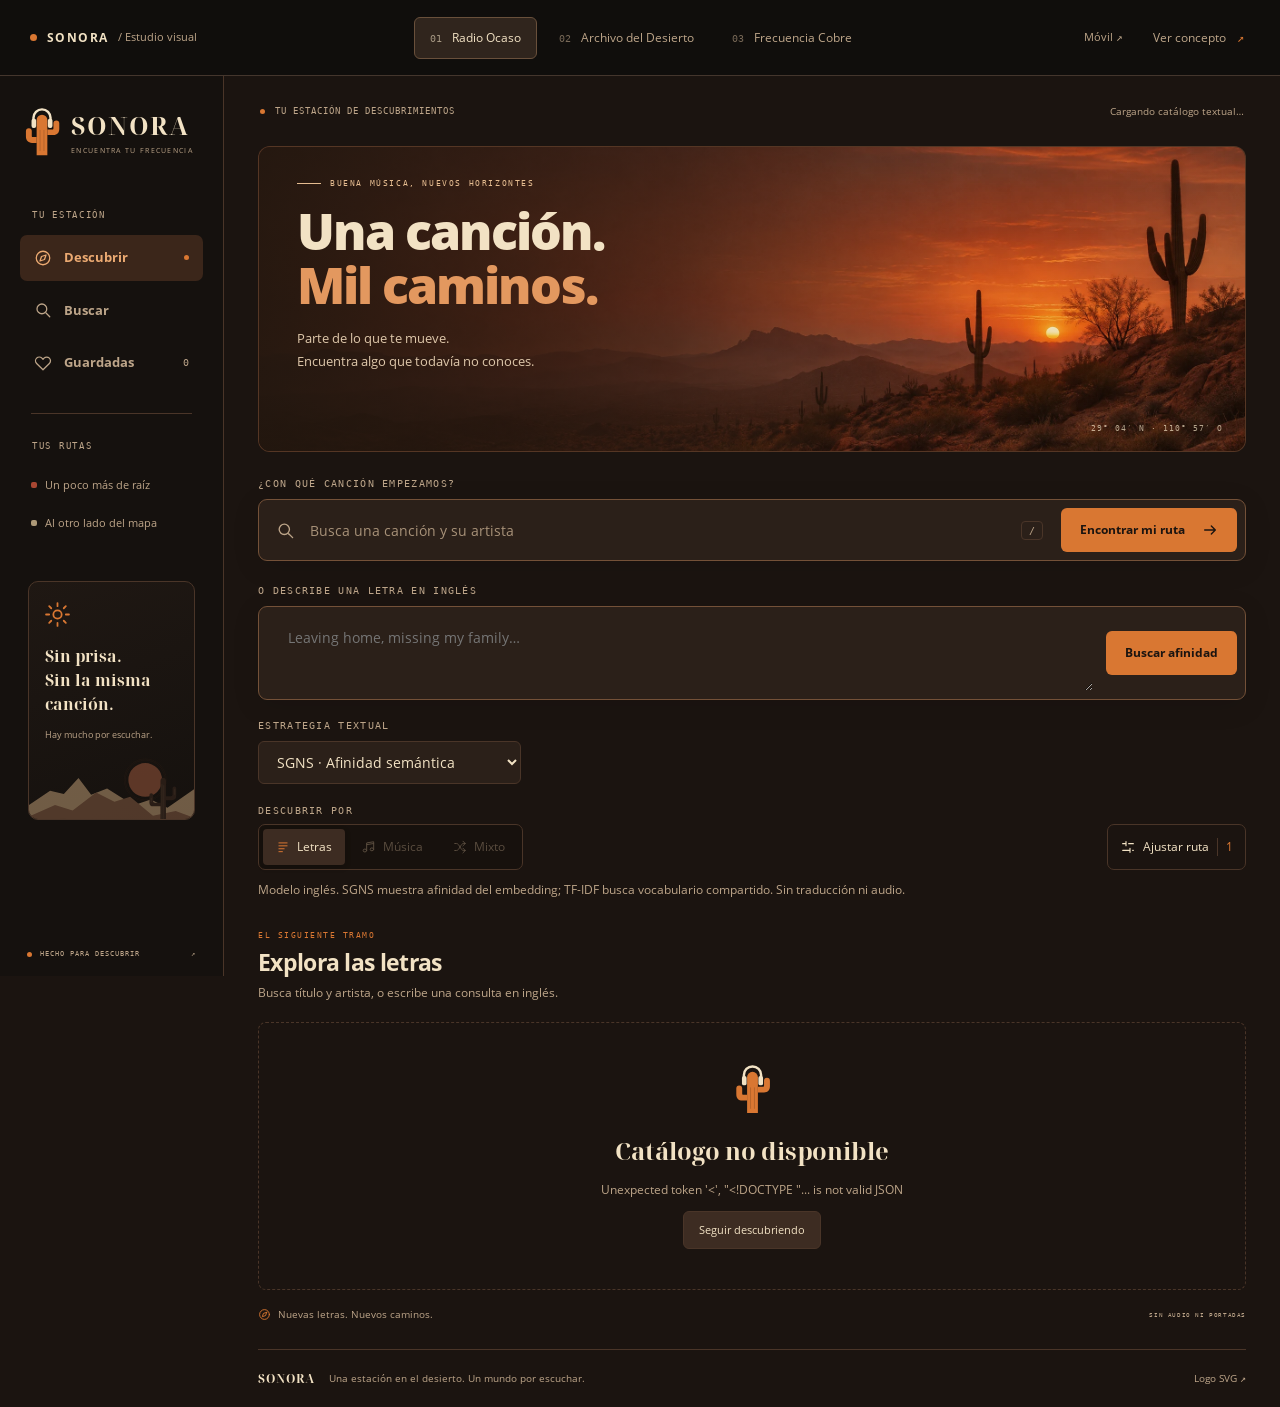
==== commit de2cbf5d: "Integrate textual API and web; revalidate NLP article and package ChatGPT handoff" ====
--- a/apps/web/public/index.html
+++ b/apps/web/public/index.html
@@ -48,7 +48,7 @@
 <section id="design-brief" class="design-brief" hidden>
  <div><span class="overline">DIRECCIÓN VISUAL <b id="brief-number">01</b></span><h2 id="brief-title">Radio Ocaso</h2><p id="brief-copy"></p></div>
  <div><h3>Tipografías</h3><p id="brief-type"></p><h3>Color y textura</h3><p id="brief-texture"></p><div id="swatches" class="swatches"></div></div>
- <p class="brief-footnote">Las tres propuestas comparten contenido y controles. Las recomendaciones son ejemplos editoriales y las portadas son ilustraciones propias de muestra. Esta maqueta aún no está conectada al recomendador.</p>
+ <p class="brief-footnote">Las tres propuestas conservan el diseño con recomendaciones reales del catálogo textual E5. Sin portadas ni audio verificados.</p>
 </section>
 <div class="app-shell">
 <aside class="sidebar">
@@ -61,13 +61,13 @@
  </nav>
  <div class="sidebar-rule"></div>
  <div class="nav-caption">TUS RUTAS</div>
- <button class="route-link" data-query="Hasta la Raíz"><span class="route-dot"></span> Un poco más de raíz <svg><use href="#i-arrow"/></svg></button>
+ <button class="route-link" data-query="Evil dudes demo"><span class="route-dot"></span> Un poco más de raíz <svg><use href="#i-arrow"/></svg></button>
  <button class="route-link" data-query="Bloom"><span class="route-dot pale"></span> Al otro lado del mapa <svg><use href="#i-arrow"/></svg></button>
  <div class="station-card"><svg><use href="#i-sun"/></svg><p>Sin prisa.<br>Sin la misma canción.</p><span>Hay mucho por escuchar.</span><div class="tiny-landscape"></div></div>
  <div class="sidebar-bottom"><span class="live-dot"></span> HECHO PARA DESCUBRIR <span>↗</span></div>
 </aside>
 <main>
- <header class="app-topbar"><div><span class="live-dot"></span> TU ESTACIÓN DE DESCUBRIMIENTOS</div><span class="catalog-label">Catálogo de muestra <span>ES / EN</span></span></header>
+ <header class="app-topbar"><div><span class="live-dot"></span> TU ESTACIÓN DE DESCUBRIMIENTOS</div><span class="catalog-label">Cargando catálogo textual…</span></header>
  <section class="hero">
   <div class="hero-image" aria-hidden="true"></div>
   <div class="hero-text"><div class="hero-eyebrow"><span></span> BUENA MÚSICA, NUEVOS HORIZONTES</div><h1>Una canción.<br><em>Mil caminos.</em></h1><p>Parte de lo que te mueve.<br>Encuentra algo que todavía no conoces.</p></div>
@@ -80,6 +80,13 @@
    <div class="search-field"><svg><use href="#i-search"/></svg><input id="song-search" type="search" placeholder="Busca una canción y su artista" aria-controls="search-results" aria-expanded="false"><span class="search-shortcut" aria-hidden="true">/</span><button class="primary-button" type="submit">Encontrar mi ruta <svg><use href="#i-arrow"/></svg></button></div>
    <div id="search-results" class="search-results" hidden></div>
   </form>
+  <form id="free-text-form">
+   <label for="free-text" class="search-label">O DESCRIBE UNA LETRA EN INGLÉS</label>
+   <div class="search-field"><textarea id="free-text" maxlength="10000" required rows="2" placeholder="Leaving home, missing my family…" style="width:100%;background:transparent;color:inherit;border:0;padding:12px"></textarea><button class="primary-button" type="submit">Buscar afinidad</button></div>
+  </form>
+  <label class="field-caption" for="text-strategy">ESTRATEGIA TEXTUAL</label>
+  <select id="text-strategy"><option value="sgns">SGNS · Afinidad semántica</option><option value="tfidf">TF-IDF · Vocabulario compartido</option></select>
+  <p id="version-note" class="mode-explanation" role="status"></p>
   <div class="controls-row">
    <div class="mode-block"><span class="field-caption">DESCUBRIR POR</span><div class="mode-tabs" role="group" aria-label="Modo de recomendación"><button data-mode="lyrics" aria-pressed="false"><svg><use href="#i-lyrics"/></svg>Letras</button><button data-mode="music" aria-pressed="false"><svg><use href="#i-music"/></svg>Música</button><button data-mode="mixed" class="selected" aria-pressed="true"><svg><use href="#i-mix"/></svg>Mixto</button></div></div>
    <div class="mix-block" id="mix-block"><label for="mix-range"><span>Letras <b id="lyrics-percent">50%</b></span><span>Música <b id="music-percent">50%</b></span></label><input id="mix-range" type="range" min="0" max="100" step="5" value="50" aria-label="Peso de la música en el modo mixto"><div class="range-endpoints"><span>Más significado</span><span>Más sonido</span></div></div>
@@ -93,11 +100,18 @@
    <label class="language-filter">Idioma<select id="language"><option value="all">Español e inglés</option><option value="es">Español</option><option value="en">Inglés</option></select></label>
   </div>
  </section>
+ <section id="lyrics-comparison" class="lyrics-comparison" aria-labelledby="lyrics-comparison-title" hidden>
+  <div class="section-header"><div><div class="section-eyebrow">DOS CANCIONES, DOS HISTORIAS</div><h2 id="lyrics-comparison-title" tabindex="-1">Letras frente a frente</h2><p>Lee la letra de partida junto a la canción que elegiste.</p></div><button id="close-lyrics" class="text-button" type="button">Cerrar letras</button></div>
+  <div class="lyrics-columns">
+   <article class="lyrics-panel" aria-labelledby="lyrics-origin-title"><header><div class="section-eyebrow" id="lyrics-origin-label">CANCIÓN DE PARTIDA</div><h3 id="lyrics-origin-title"></h3><p id="lyrics-origin-artist"></p></header><p id="lyrics-origin-status" role="status"></p><div id="lyrics-origin-text" class="lyrics-text" tabindex="0" role="region" aria-label="Letra de la canción de partida"></div></article>
+   <article class="lyrics-panel" aria-labelledby="lyrics-selected-title"><header><div class="section-eyebrow">CANCIÓN SELECCIONADA</div><h3 id="lyrics-selected-title"></h3><p id="lyrics-selected-artist"></p></header><p id="lyrics-selected-status" role="status"></p><div id="lyrics-selected-text" class="lyrics-text" tabindex="0" role="region" aria-label="Letra de la canción seleccionada"></div></article>
+  </div>
+ </section>
  <section class="recommendations" aria-labelledby="recommendation-title">
-  <div class="section-header"><div><div class="section-eyebrow" id="section-eyebrow">EL SIGUIENTE TRAMO</div><h2 id="recommendation-title">Si te mueve <span>Hasta la Raíz</span></h2><p id="recommendation-subtitle">Natalia Lafourcade como punto de partida. El resto, por descubrir.</p></div><button id="refresh-route" class="text-button">Otra ruta <svg><use href="#i-arrow"/></svg></button></div>
+  <div class="section-header"><div><div class="section-eyebrow" id="section-eyebrow">EL SIGUIENTE TRAMO</div><h2 id="recommendation-title">Explora las letras</h2><p id="recommendation-subtitle">Busca título y artista, o escribe una consulta en inglés.</p></div><button id="refresh-route" class="text-button">Recalcular la ruta <svg><use href="#i-arrow"/></svg></button></div>
   <div id="song-grid" class="song-grid"></div>
   <div class="empty-state" id="empty-state" hidden><img src="assets/brand/cactus-sonora.svg" alt=""><h3 id="empty-title">Tu mapa empieza aquí</h3><p id="empty-copy">Guarda una canción con el corazón para volver a encontrarla.</p><button class="secondary-button" id="back-discover">Seguir descubriendo</button></div>
-  <div class="section-footer"><span><svg><use href="#i-compass"/></svg> Nuevas composiciones. Nuevos caminos.</span><span>PORTADAS ILUSTRATIVAS · NO OFICIALES</span></div>
+  <div class="section-footer"><span><svg><use href="#i-compass"/></svg> Nuevas letras. Nuevos caminos.</span><span>SIN AUDIO NI PORTADAS</span></div>
  </section>
  <footer class="app-footer"><span>SONORA</span> Una estación en el desierto. Un mundo por escuchar.<a href="assets/brand/cactus-sonora.svg" id="download-logo" download>Logo SVG ↗</a></footer>
 </main>
--- a/apps/web/public/styles.css
+++ b/apps/web/public/styles.css
@@ -21,3 +21,25 @@
 .brand img{width:44px;height:58px}
 @media(max-width:900px){.brand img{width:35px;height:47px}}
 @media(max-width:640px){.brand img{width:34px;height:45px}}
+/* Text catalog controls inherit the approved palette and responsive shell. */
+#free-text-form{margin-top:24px;margin-bottom:20px}
+#free-text-form .search-label{display:block;margin-bottom:10px}
+label[for="text-strategy"]{display:block;margin-bottom:10px}
+#text-strategy{max-width:100%;padding:10px 14px;border:1px solid var(--line);border-radius:6px;background:var(--panel,#2b2019);color:var(--text,#f2e2c4);font:inherit}
+#free-text{font:inherit;resize:vertical;min-height:76px}
+[data-mode]:disabled{opacity:.4;cursor:not-allowed}
+.lyrics-comparison{margin:32px 0;padding:28px;border:1px solid var(--line);border-radius:12px;background:var(--panel,#2b2019)}
+.lyrics-comparison[hidden]{display:none}
+.lyrics-comparison .section-header{align-items:flex-start;gap:16px}
+.lyrics-comparison h2{font-family:var(--font-display,serif);font-size:clamp(24px,3vw,36px);margin:8px 0}
+.lyrics-columns{display:grid;grid-template-columns:minmax(0,1fr) minmax(0,1fr);gap:24px}
+.lyrics-panel{min-width:0;padding:22px;border:1px solid var(--line);border-radius:8px;background:var(--surface,#1b1410)}
+.lyrics-panel h3{font-size:22px;margin:12px 0 6px;overflow-wrap:anywhere}
+.lyrics-panel header p{margin:0 0 20px;opacity:.75}
+.lyrics-panel [role=status]{font-size:13px;opacity:.75;line-height:1.6}
+.lyrics-text{white-space:pre-wrap;overflow-wrap:anywhere;line-height:1.9;font-size:15px;max-height:65vh;overflow-y:auto;padding-right:12px;scrollbar-color:var(--accent) transparent}
+.lyrics-text:focus-visible{outline:2px solid var(--accent);outline-offset:5px}
+.compare-lyrics{margin:14px 0 4px;text-align:left;line-height:1.5;color:var(--accent,#d97732);background:transparent;border:0;cursor:pointer;font:inherit;font-size:13px}
+.compare-lyrics:disabled{opacity:.5;cursor:not-allowed}
+.song-card .compare-lyrics{position:relative;z-index:2}
+@media(max-width:650px){.lyrics-comparison{padding:18px;margin:24px 0}.lyrics-columns{grid-template-columns:minmax(0,1fr);gap:16px}.lyrics-panel{padding:18px}.lyrics-text{max-height:55vh}.lyrics-comparison .section-header{flex-wrap:wrap}}
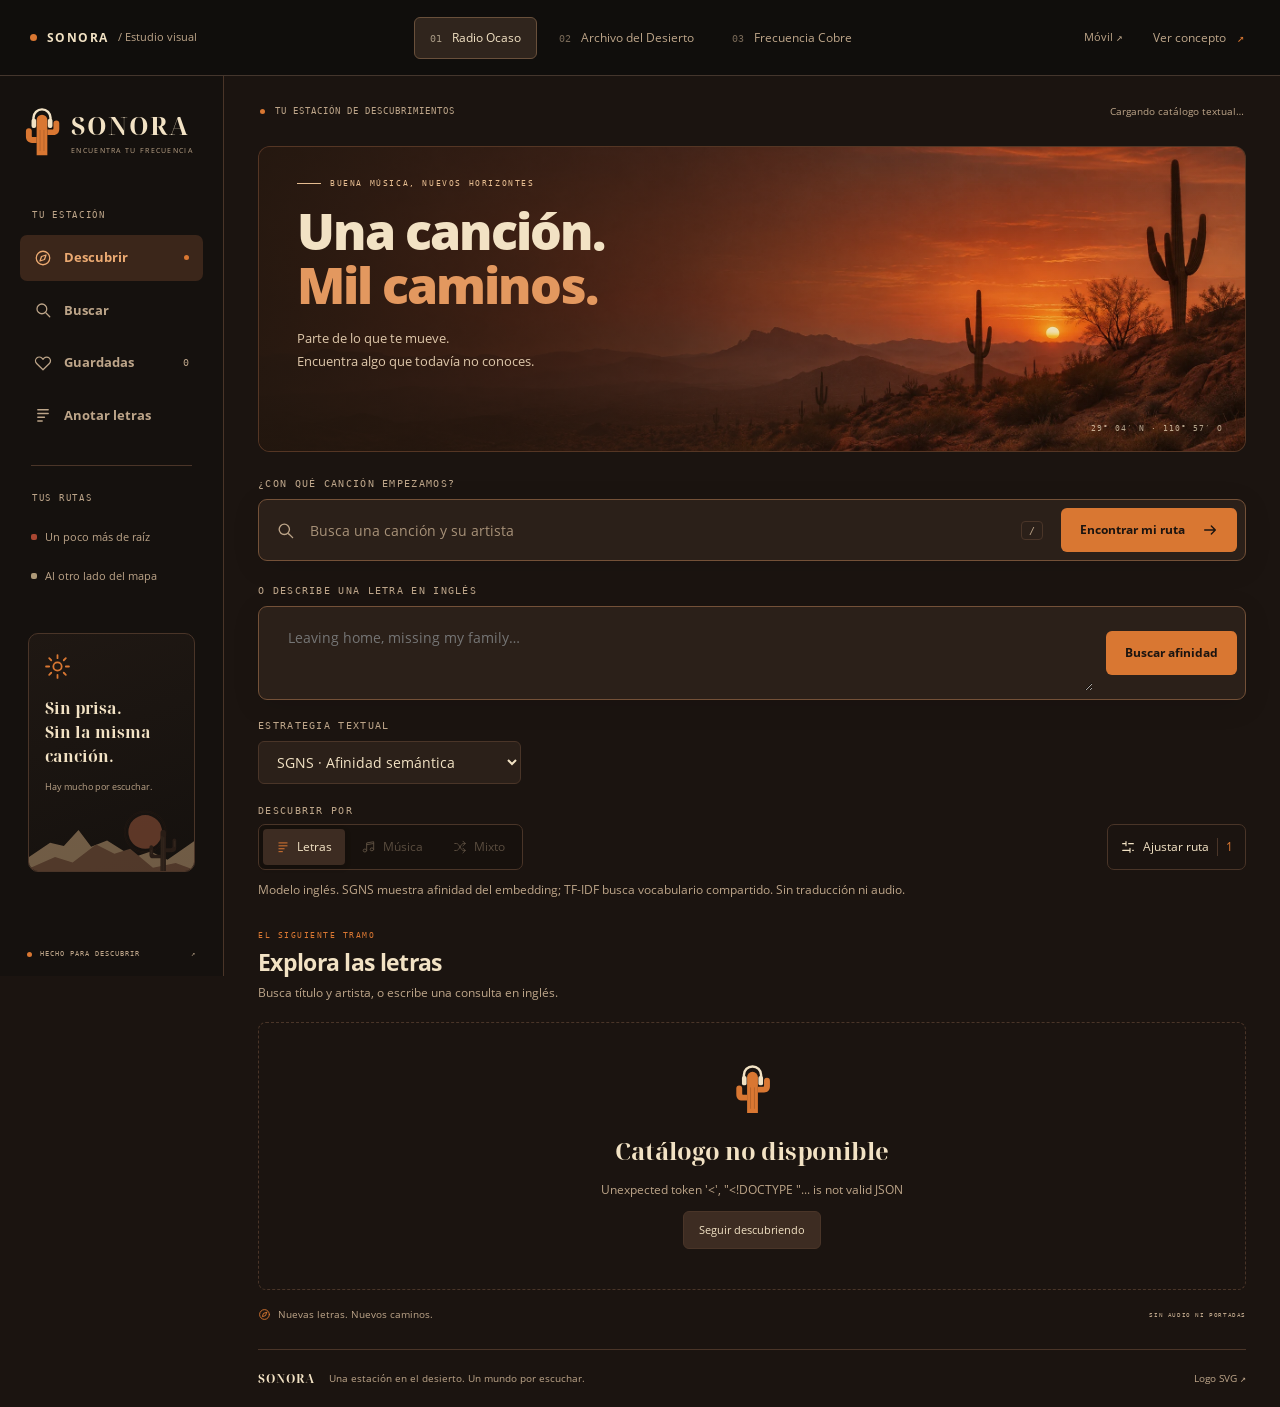
==== commit 48c92079: "Add emotional annotation pilot and update SONORA handoff" ====
--- a/apps/web/public/index.html
+++ b/apps/web/public/index.html
@@ -58,6 +58,7 @@
   <button class="nav-link active" data-page="discover" aria-label="Descubrir"><svg><use href="#i-compass"/></svg><span>Descubrir</span><i></i></button>
   <button class="nav-link" data-page="search" aria-label="Buscar"><svg><use href="#i-search"/></svg><span>Buscar</span></button>
   <button class="nav-link" data-page="saved" aria-label="Guardadas"><svg><use href="#i-heart"/></svg><span>Guardadas</span><small id="saved-count">0</small></button>
+  <a class="nav-link" href="anotacion.html" aria-label="Anotar letras" title="Anotar letras"><svg aria-hidden="true"><use href="#i-lyrics"/></svg><span>Anotar letras</span></a>
  </nav>
  <div class="sidebar-rule"></div>
  <div class="nav-caption">TUS RUTAS</div>
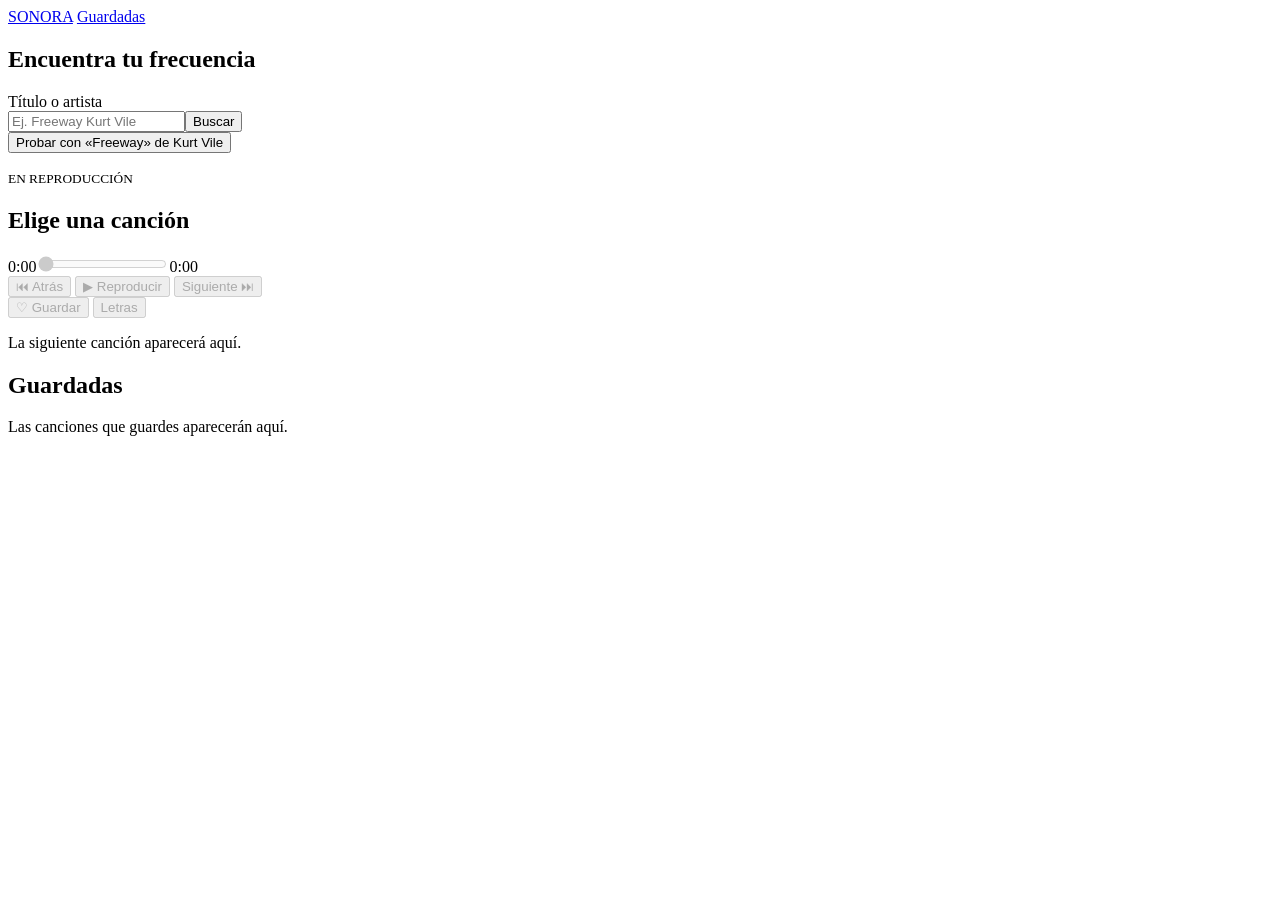
==== commit 2429826f: "Add SONORA music player and weighted recommendations" ====
--- a/apps/web/public/index.html
+++ b/apps/web/public/index.html
@@ -1,123 +1,61 @@
-<!doctype html>
+﻿<!doctype html>
 <html lang="es">
-<!--
-           .-=======-.
-          /  .---.   \
-         |  /     \  |
-         | [|     |] |
-    _       |  .  |       _
-   | |      |     |      | |
-   | |______|     |      | |
-   |________      |______| |
-            |      ________|
-            |     |          ¡AJÚA!
-            |     |       SONORA suena por aquí.
-         ___|_____|___
-       ~~~~~~~~~~~~~~~~
--->
 <head>
-<meta charset="utf-8"><meta name="viewport" content="width=device-width,initial-scale=1">
-<title>SONORA · Tres direcciones visuales</title>
-<meta name="description" content="Tres rutas de diseño para una estación de descubrimiento musical en el desierto: Radio Ocaso, Archivo del Desierto y Frecuencia Cobre.">
-<link rel="icon" type="image/svg+xml" href="assets/brand/cactus-sonora.svg">
-<link rel="stylesheet" href="styles.css">
+<meta charset="utf-8">
+<meta name="viewport" content="width=device-width, initial-scale=1">
+<title>SONORA</title>
+<link rel="icon" href="/assets/brand/cactus-sonora.svg">
+<link rel="stylesheet" href="/sonora.css">
+<script src="/player.js" defer></script>
 </head>
-<body data-theme="ocaso">
-<svg class="icon-library" xmlns="http://www.w3.org/2000/svg" aria-hidden="true"><defs>
-<symbol id="i-search" viewBox="0 0 24 24"><circle cx="10.5" cy="10.5" r="6.5"/><path d="m16 16 5 5"/></symbol>
-<symbol id="i-compass" viewBox="0 0 24 24"><circle cx="12" cy="12" r="9"/><path d="m16 8-2 6-6 2 2-6 6-2Z"/></symbol>
-<symbol id="i-heart" viewBox="0 0 24 24"><path d="M20.5 5.5a5 5 0 0 0-7.1 0L12 7l-1.4-1.5a5 5 0 0 0-7.1 7.1L12 21l8.5-8.4a5 5 0 0 0 0-7.1Z"/></symbol>
-<symbol id="i-arrow" viewBox="0 0 24 24"><path d="M4 12h16m-6-6 6 6-6 6"/></symbol>
-<symbol id="i-sliders" viewBox="0 0 24 24"><path d="M4 7h5m4 0h7M4 17h11m4 0h1M9 4v6m6 4v6"/></symbol>
-<symbol id="i-lyrics" viewBox="0 0 24 24"><path d="M5 5h14M5 10h14M5 15h9M5 20h6"/></symbol>
-<symbol id="i-music" viewBox="0 0 24 24"><path d="M8 17V5l12-2v12M8 8l12-2"/><ellipse cx="5" cy="18" rx="3" ry="2.5"/><ellipse cx="17" cy="16" rx="3" ry="2.5"/></symbol>
-<symbol id="i-mix" viewBox="0 0 24 24"><path d="M3 6h3c5 0 7 12 12 12h3m-4-4 4 4-4 4M3 18h3c5 0 7-12 12-12h3m-4-4 4 4-4 4"/></symbol>
-<symbol id="i-sun" viewBox="0 0 24 24"><circle cx="12" cy="12" r="4"/><path d="M12 1v3m0 16v3M1 12h3m16 0h3M4 4l2 2m12 12 2 2M4 20l2-2M18 6l2-2"/></symbol>
-<symbol id="i-close" viewBox="0 0 24 24"><path d="m6 6 12 12M6 18 18 6"/></symbol>
-<symbol id="i-check" viewBox="0 0 24 24"><path d="m5 12 4 4 10-10"/></symbol>
-</defs></svg>
-<header class="studio-bar">
- <a class="studio-id" href="?direccion=ocaso"><span class="studio-dot"></span> SONORA <span>/ Estudio visual</span></a>
- <nav class="directions" aria-label="Direcciones visuales">
-  <button data-direction="ocaso" aria-pressed="true"><span>01</span> Radio Ocaso</button>
-  <button data-direction="archivo" aria-pressed="false"><span>02</span> Archivo del Desierto</button>
-  <button data-direction="cobre" aria-pressed="false"><span>03</span> Frecuencia Cobre</button>
- </nav>
- <a class="mobile-link" href="mobile.html">Móvil ↗</a><button class="brief-toggle" aria-expanded="false" aria-controls="design-brief">Ver concepto <span>↗</span></button>
+<body>
+<header class="site-header">
+ <a class="brand" href="/"><img src="/assets/brand/cactus-sonora.svg" alt="">SONORA</a>
+ <a href="#saved">Guardadas</a>
 </header>
-<section id="design-brief" class="design-brief" hidden>
- <div><span class="overline">DIRECCIÓN VISUAL <b id="brief-number">01</b></span><h2 id="brief-title">Radio Ocaso</h2><p id="brief-copy"></p></div>
- <div><h3>Tipografías</h3><p id="brief-type"></p><h3>Color y textura</h3><p id="brief-texture"></p><div id="swatches" class="swatches"></div></div>
- <p class="brief-footnote">Las tres propuestas conservan el diseño con recomendaciones reales del catálogo textual E5. Sin portadas ni audio verificados.</p>
-</section>
-<div class="app-shell">
-<aside class="sidebar">
- <a class="brand" href="?direccion=ocaso" aria-label="SONORA, inicio"><img id="brand-mark" src="assets/brand/cactus-sonora.svg" alt="Cactus con audífonos"><span>SONORA<small>ENCUENTRA TU FRECUENCIA</small></span></a>
- <div class="nav-caption">TU ESTACIÓN</div>
- <nav class="app-nav" aria-label="Navegación principal">
-  <button class="nav-link active" data-page="discover" aria-label="Descubrir"><svg><use href="#i-compass"/></svg><span>Descubrir</span><i></i></button>
-  <button class="nav-link" data-page="search" aria-label="Buscar"><svg><use href="#i-search"/></svg><span>Buscar</span></button>
-  <button class="nav-link" data-page="saved" aria-label="Guardadas"><svg><use href="#i-heart"/></svg><span>Guardadas</span><small id="saved-count">0</small></button>
-  <a class="nav-link" href="anotacion.html" aria-label="Anotar letras" title="Anotar letras"><svg aria-hidden="true"><use href="#i-lyrics"/></svg><span>Anotar letras</span></a>
- </nav>
- <div class="sidebar-rule"></div>
- <div class="nav-caption">TUS RUTAS</div>
- <button class="route-link" data-query="Evil dudes demo"><span class="route-dot"></span> Un poco más de raíz <svg><use href="#i-arrow"/></svg></button>
- <button class="route-link" data-query="Bloom"><span class="route-dot pale"></span> Al otro lado del mapa <svg><use href="#i-arrow"/></svg></button>
- <div class="station-card"><svg><use href="#i-sun"/></svg><p>Sin prisa.<br>Sin la misma canción.</p><span>Hay mucho por escuchar.</span><div class="tiny-landscape"></div></div>
- <div class="sidebar-bottom"><span class="live-dot"></span> HECHO PARA DESCUBRIR <span>↗</span></div>
-</aside>
 <main>
- <header class="app-topbar"><div><span class="live-dot"></span> TU ESTACIÓN DE DESCUBRIMIENTOS</div><span class="catalog-label">Cargando catálogo textual…</span></header>
- <section class="hero">
-  <div class="hero-image" aria-hidden="true"></div>
-  <div class="hero-text"><div class="hero-eyebrow"><span></span> BUENA MÚSICA, NUEVOS HORIZONTES</div><h1>Una canción.<br><em>Mil caminos.</em></h1><p>Parte de lo que te mueve.<br>Encuentra algo que todavía no conoces.</p></div>
-  <div class="hero-stamp" aria-hidden="true">EST. <b>SONORA</b> 2026 <span>EXPLORACIÓN MUSICAL</span></div>
-  <span class="hero-coordinate" aria-hidden="true">29° 04′ N · 110° 57′ O</span>
+ <section class="discovery" aria-labelledby="search-title">
+  <h1 id="search-title">Encuentra tu frecuencia</h1>
+  <form id="search" role="search" aria-label="Buscar canciones">
+   <label for="query">Título o artista</label>
+   <div class="search-row"><input id="query" type="search" maxlength="200" required placeholder="Ej. Freeway Kurt Vile"><button class="primary">Buscar</button></div>
+  </form>
+  <button id="example" class="text-button" type="button">Probar con «Freeway» de Kurt Vile</button>
+  <p id="search-status" role="status"></p>
+  <ul id="results" class="track-list"></ul>
  </section>
- <section class="discovery-console" aria-label="Configurar tu descubrimiento">
-  <form id="search-form" autocomplete="off">
-   <label for="song-search" class="search-label">¿CON QUÉ CANCIÓN EMPEZAMOS?</label>
-   <div class="search-field"><svg><use href="#i-search"/></svg><input id="song-search" type="search" placeholder="Busca una canción y su artista" aria-controls="search-results" aria-expanded="false"><span class="search-shortcut" aria-hidden="true">/</span><button class="primary-button" type="submit">Encontrar mi ruta <svg><use href="#i-arrow"/></svg></button></div>
-   <div id="search-results" class="search-results" hidden></div>
-  </form>
-  <form id="free-text-form">
-   <label for="free-text" class="search-label">O DESCRIBE UNA LETRA EN INGLÉS</label>
-   <div class="search-field"><textarea id="free-text" maxlength="10000" required rows="2" placeholder="Leaving home, missing my family…" style="width:100%;background:transparent;color:inherit;border:0;padding:12px"></textarea><button class="primary-button" type="submit">Buscar afinidad</button></div>
-  </form>
-  <label class="field-caption" for="text-strategy">ESTRATEGIA TEXTUAL</label>
-  <select id="text-strategy"><option value="sgns">SGNS · Afinidad semántica</option><option value="tfidf">TF-IDF · Vocabulario compartido</option></select>
-  <p id="version-note" class="mode-explanation" role="status"></p>
-  <div class="controls-row">
-   <div class="mode-block"><span class="field-caption">DESCUBRIR POR</span><div class="mode-tabs" role="group" aria-label="Modo de recomendación"><button data-mode="lyrics" aria-pressed="false"><svg><use href="#i-lyrics"/></svg>Letras</button><button data-mode="music" aria-pressed="false"><svg><use href="#i-music"/></svg>Música</button><button data-mode="mixed" class="selected" aria-pressed="true"><svg><use href="#i-mix"/></svg>Mixto</button></div></div>
-   <div class="mix-block" id="mix-block"><label for="mix-range"><span>Letras <b id="lyrics-percent">50%</b></span><span>Música <b id="music-percent">50%</b></span></label><input id="mix-range" type="range" min="0" max="100" step="5" value="50" aria-label="Peso de la música en el modo mixto"><div class="range-endpoints"><span>Más significado</span><span>Más sonido</span></div></div>
-   <button id="filter-toggle" class="filter-button" aria-expanded="false" aria-controls="filters"><svg><use href="#i-sliders"/></svg>Ajustar ruta<span id="filter-count">2</span></button>
+ <section class="player" aria-labelledby="player-title">
+  <div class="now">
+   <small>EN REPRODUCCIÓN</small>
+   <h2 id="player-title">Elige una canción</h2>
+   <p id="artist"></p>
   </div>
-  <p id="mode-explanation" class="mode-explanation">Un poco de lo que dice. Un poco de cómo suena.</p>
-  <div id="filters" class="filters" hidden>
-   <div class="explore-filter"><label for="exploration">Ganas de explorar <b id="explore-value">Equilibrado</b></label><input id="exploration" type="range" min="0" max="100" step="10" value="50"><span>De caminos familiares a nuevos territorios.</span></div>
-   <label class="check-control"><input id="limit-artists" type="checkbox" checked><span>Máximo una canción por artista</span></label>
-   <label class="check-control"><input id="exclude-covers" type="checkbox" checked><span>Excluir covers</span></label>
-   <label class="language-filter">Idioma<select id="language"><option value="all">Español e inglés</option><option value="es">Español</option><option value="en">Inglés</option></select></label>
+  <audio id="audio" preload="none"></audio>
+  <div class="timeline">
+   <span id="elapsed">0:00</span><input id="seek" type="range" min="0" max="0" step="0.1" value="0" aria-label="Posición de reproducción" disabled><span id="duration">0:00</span>
   </div>
+  <div class="transport">
+   <button id="previous" type="button" disabled>⏮ Atrás</button>
+   <button id="toggle" type="button" class="primary" disabled>▶ Reproducir</button>
+   <button id="next" type="button" disabled>Siguiente ⏭</button>
+  </div>
+  <div class="player-actions">
+   <button id="save" type="button" disabled aria-pressed="false">♡ Guardar</button>
+   <button id="lyrics" type="button" disabled aria-expanded="false" aria-controls="comparison">Letras</button>
+  </div>
+  <p id="up-next" class="up-next">La siguiente canción aparecerá aquí.</p>
+  <p id="player-status" role="status"></p>
+  <small id="license"></small>
  </section>
- <section id="lyrics-comparison" class="lyrics-comparison" aria-labelledby="lyrics-comparison-title" hidden>
-  <div class="section-header"><div><div class="section-eyebrow">DOS CANCIONES, DOS HISTORIAS</div><h2 id="lyrics-comparison-title" tabindex="-1">Letras frente a frente</h2><p>Lee la letra de partida junto a la canción que elegiste.</p></div><button id="close-lyrics" class="text-button" type="button">Cerrar letras</button></div>
-  <div class="lyrics-columns">
-   <article class="lyrics-panel" aria-labelledby="lyrics-origin-title"><header><div class="section-eyebrow" id="lyrics-origin-label">CANCIÓN DE PARTIDA</div><h3 id="lyrics-origin-title"></h3><p id="lyrics-origin-artist"></p></header><p id="lyrics-origin-status" role="status"></p><div id="lyrics-origin-text" class="lyrics-text" tabindex="0" role="region" aria-label="Letra de la canción de partida"></div></article>
-   <article class="lyrics-panel" aria-labelledby="lyrics-selected-title"><header><div class="section-eyebrow">CANCIÓN SELECCIONADA</div><h3 id="lyrics-selected-title"></h3><p id="lyrics-selected-artist"></p></header><p id="lyrics-selected-status" role="status"></p><div id="lyrics-selected-text" class="lyrics-text" tabindex="0" role="region" aria-label="Letra de la canción seleccionada"></div></article>
-  </div>
+ <section id="comparison" class="comparison" aria-labelledby="comparison-title" hidden>
+  <h2 id="comparison-title">Letras lado a lado</h2>
+  <div id="lyric-columns" class="lyric-columns"></div>
  </section>
- <section class="recommendations" aria-labelledby="recommendation-title">
-  <div class="section-header"><div><div class="section-eyebrow" id="section-eyebrow">EL SIGUIENTE TRAMO</div><h2 id="recommendation-title">Explora las letras</h2><p id="recommendation-subtitle">Busca título y artista, o escribe una consulta en inglés.</p></div><button id="refresh-route" class="text-button">Recalcular la ruta <svg><use href="#i-arrow"/></svg></button></div>
-  <div id="song-grid" class="song-grid"></div>
-  <div class="empty-state" id="empty-state" hidden><img src="assets/brand/cactus-sonora.svg" alt=""><h3 id="empty-title">Tu mapa empieza aquí</h3><p id="empty-copy">Guarda una canción con el corazón para volver a encontrarla.</p><button class="secondary-button" id="back-discover">Seguir descubriendo</button></div>
-  <div class="section-footer"><span><svg><use href="#i-compass"/></svg> Nuevas letras. Nuevos caminos.</span><span>SIN AUDIO NI PORTADAS</span></div>
+ <section id="saved" aria-labelledby="saved-title">
+  <h2 id="saved-title">Guardadas</h2>
+  <p id="saved-empty">Las canciones que guardes aparecerán aquí.</p>
+  <ul id="saved-list" class="track-list"></ul>
  </section>
- <footer class="app-footer"><span>SONORA</span> Una estación en el desierto. Un mundo por escuchar.<a href="assets/brand/cactus-sonora.svg" id="download-logo" download>Logo SVG ↗</a></footer>
 </main>
-</div>
-<div class="toast" id="toast" role="status" hidden></div>
-<dialog id="song-dialog"><button class="dialog-close" aria-label="Cerrar detalle"><svg><use href="#i-close"/></svg></button><div id="dialog-content"></div></dialog>
-<script src="app.js"></script>
-</body></html>
+</body>
+</html>
